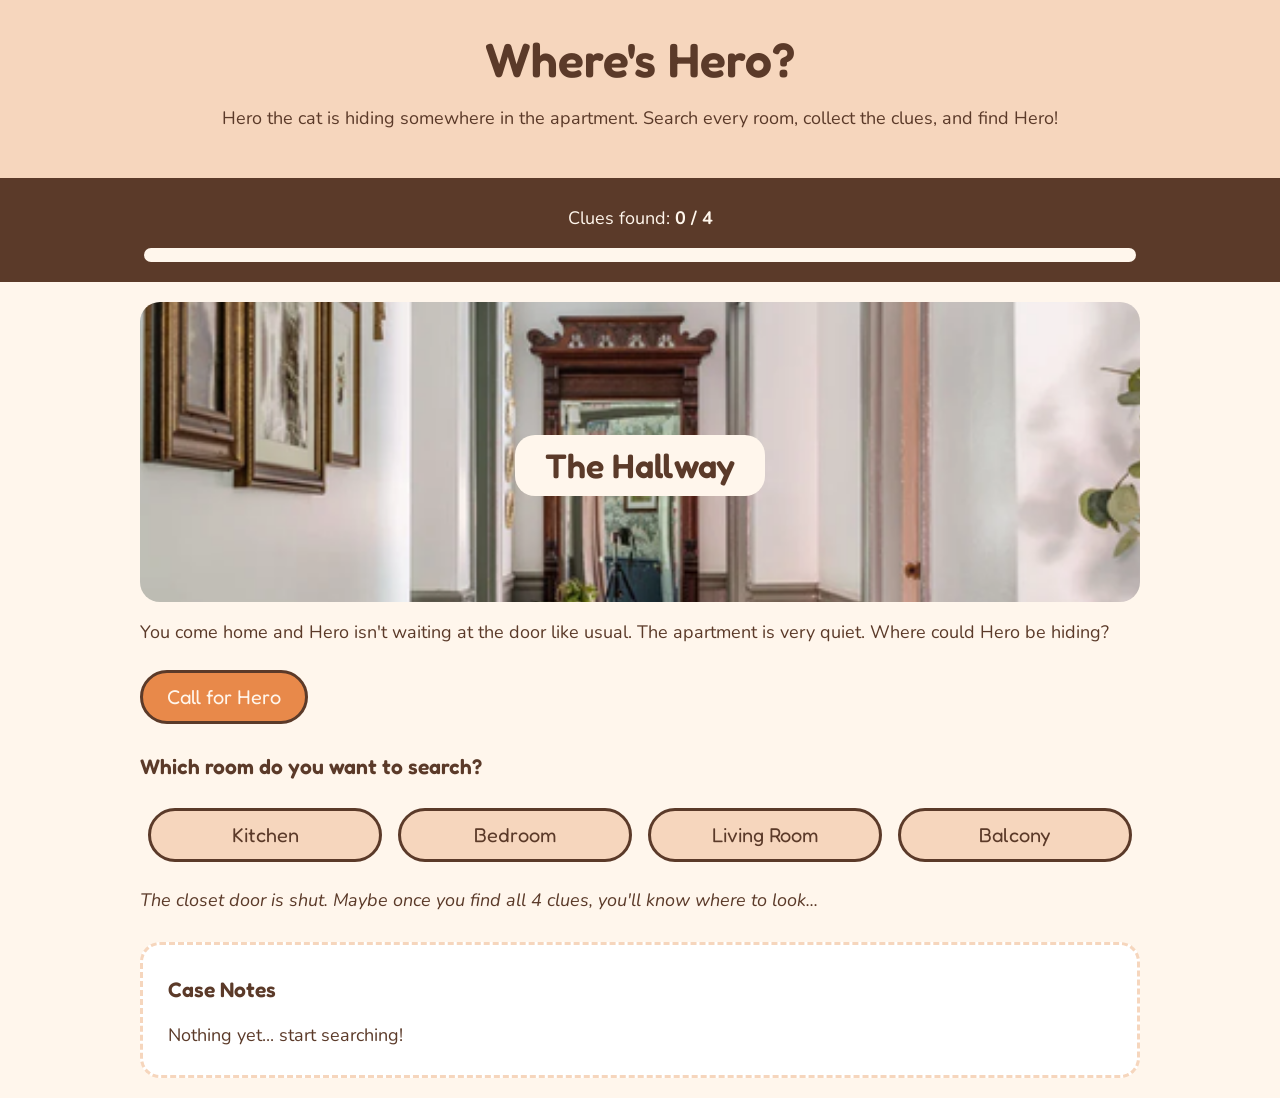
==== cct360 assignment 1/index.html @ 52f78e73 "Add files via upload" ====
<!DOCTYPE html>
<html lang="en" dir="ltr">
<head>
  <meta charset="utf-8">
  <!-- Makes the page fit phone screens (needed for the responsive layout) -->
  <meta name="viewport" content="width=device-width, initial-scale=1">
  <title>Where's Hero?</title>

  <!-- Google Fonts (Class 2 resources: "quick use") -->
  <link rel="preconnect" href="https://fonts.googleapis.com">
  <link href="https://fonts.googleapis.com/css2?family=Fredoka:wght@500;600&family=Nunito:wght@400;700&display=swap" rel="stylesheet">

  <!-- External stylesheet (Class 2) -->
  <link rel="stylesheet" type="text/css" href="css/styles.css">
</head>
<body>

  <!-- ===== HEADER ===== -->
  <div id="header">
    <h1>Where's Hero?</h1>
    <p>Hero the cat is hiding somewhere in the apartment. Search every room, collect the clues, and find Hero!</p>
  </div>

  <!-- ===== CLUE TRACKER (always visible) ===== -->
  <div id="tracker">
    <p>Clues found: <strong><span id="count">0</span> / 4</strong></p>
    <div id="bar-track">
      <div id="bar"></div>
    </div>
  </div>

  <div id="main">

    <!-- ===================================================== -->
    <!-- SCENE 1: HALLWAY (the hub)                            -->
    <!-- ===================================================== -->
    <div id="hallway" class="scene">

      <!-- Parallax banner (Class 2: Parallax in CSS) -->
      <div class="parallax">
        <div class="caption">
          <h2>The Hallway</h2>
        </div>
      </div>

      <p>You come home and Hero isn't waiting at the door like usual. The apartment is very quiet. Where could Hero be hiding?</p>

      <!-- Call Hero: uses Math.random() (Class 4) -->
      <div class="call-box">
        <button class="call-btn" onclick="callHero()">Call for Hero</button>
        <p id="meow"></p>
      </div>

      <h3>Which room do you want to search?</h3>

      <!-- Room buttons: any order = multiple pathways -->
      <div class="room-buttons">
        <button id="btn-kitchen" class="room-btn" onclick="showScene('kitchen')">Kitchen</button>
        <button id="btn-bedroom" class="room-btn" onclick="showScene('bedroom')">Bedroom</button>
        <button id="btn-livingroom" class="room-btn" onclick="showScene('livingroom')">Living Room</button>
        <button id="btn-balcony" class="room-btn" onclick="showScene('balcony')">Balcony</button>
      </div>

      <p class="hint">The closet door is shut. Maybe once you find all 4 clues, you'll know where to look...</p>

      <!-- LOCKED CLOSET: the button is inside 4 nested divs.
           Each div starts hidden. Each clue shows ONE div.
           The button only appears when ALL 4 divs are visible. -->
      <div id="lock1" class="lock">
        <div id="lock2" class="lock">
          <div id="lock3" class="lock">
            <div id="lock4" class="lock">
              <p class="unlocked-text">All the clues lead back here... the closet door is open a crack!</p>
              <button class="closet-btn" onclick="showScene('closet')">Open the closet</button>
            </div>
          </div>
        </div>
      </div>
    </div>

    <!-- ===================================================== -->
    <!-- SCENE 2: KITCHEN                                      -->
    <!-- ===================================================== -->
    <div id="kitchen" class="scene">
      <h2>The Kitchen</h2>
      <div class="room-layout">
        <img class="room-img" src="images/kitchen.jpg" alt="The kitchen">
        <div class="room-text">
          <p>The kitchen smells like breakfast. Hero's food bowl is empty, and something under the table catches your eye.</p>

          <button id="search-kitchen" class="search-btn" onclick="findClue('kitchen', 'lock1', 'Kitchen', 'Kitchen: water bowl knocked over, wet paw prints leaving the room.')">Look under the table</button>

          <div id="clue-kitchen" class="clue">
            <img src="images/clue-kitchen.jpg" alt="A knocked-over water bowl">
            <p><strong>Clue found!</strong> Hero's water bowl is knocked over, and tiny wet paw prints lead out of the kitchen.</p>
          </div>

          <button class="back-btn" onclick="showScene('hallway')">&larr; Back to the hallway</button>
        </div>
      </div>
    </div>

    <!-- ===================================================== -->
    <!-- SCENE 3: BEDROOM                                      -->
    <!-- ===================================================== -->
    <div id="bedroom" class="scene">
      <h2>The Bedroom</h2>
      <div class="room-layout">
        <img class="room-img" src="images/bedroom.jpg" alt="The bedroom">
        <div class="room-text">
          <p>The bed is unmade and the blanket is all bunched up. Hero loves naps here.</p>

          <button id="search-bedroom" class="search-btn" onclick="findClue('bedroom', 'lock2', 'Bedroom', 'Bedroom: cat fur on the pillow, still warm.')">Check the bed</button>

          <div id="clue-bedroom" class="clue">
            <img src="images/clue-bedroom.jpg" alt="Cat fur on a pillow">
            <p><strong>Clue found!</strong> There's cat fur all over the pillow, and it's still warm. Hero was here not long ago.</p>
          </div>

          <button class="back-btn" onclick="showScene('hallway')">&larr; Back to the hallway</button>
        </div>
      </div>
    </div>

    <!-- ===================================================== -->
    <!-- SCENE 4: LIVING ROOM                                  -->
    <!-- ===================================================== -->
    <div id="livingroom" class="scene">
      <h2>The Living Room</h2>
      <div class="room-layout">
        <img class="room-img" src="images/livingroom.jpg" alt="The living room">
        <div class="room-text">
          <p>The living room looks normal at first... but one of the cushions is on the floor.</p>

          <button id="search-livingroom" class="search-btn" onclick="findClue('livingroom', 'lock3', 'Living Room', 'Living room: fresh scratches on the couch, toy mouse missing.')">Inspect the couch</button>

          <div id="clue-livingroom" class="clue">
            <img src="images/clue-livingroom.jpg" alt="Scratches on the couch">
            <p><strong>Clue found!</strong> Fresh scratches on the couch, and Hero's favourite toy mouse is gone. Hero took it somewhere!</p>
          </div>

          <button class="back-btn" onclick="showScene('hallway')">&larr; Back to the hallway</button>
        </div>
      </div>
    </div>

    <!-- ===================================================== -->
    <!-- SCENE 5: BALCONY                                      -->
    <!-- ===================================================== -->
    <div id="balcony" class="scene">
      <h2>The Balcony</h2>
      <div class="room-layout">
        <img class="room-img" src="images/balcony.jpg" alt="The balcony">
        <div class="room-text">
          <p>The balcony door is open a little. The plants are a bit messy and there's soil on the floor.</p>

          <button id="search-balcony" class="search-btn" onclick="findClue('balcony', 'lock4', 'Balcony', 'Balcony: muddy paw print pointing back inside, toward the hallway.')">Look by the plants</button>

          <div id="clue-balcony" class="clue">
            <img src="images/clue-balcony.jpg" alt="A muddy paw print">
            <p><strong>Clue found!</strong> A muddy paw print on the floor, pointing back inside, toward the hallway.</p>
          </div>

          <button class="back-btn" onclick="showScene('hallway')">&larr; Back to the hallway</button>
        </div>
      </div>
    </div>

    <!-- ===================================================== -->
    <!-- SCENE 6: CLOSET (the ending)                          -->
    <!-- ===================================================== -->
    <div id="closet" class="scene">
      <h2>You found Hero!</h2>
      <div class="room-layout">
        <img class="room-img" src="images/closet-hero.jpg" alt="Hero the cat hiding in the closet">
        <div class="room-text">
          <p>Behind the coats, curled up on your favourite sweater with the toy mouse, is Hero. A little muddy, a little guilty, and very sleepy.</p>
          <p>Mystery solved!</p>

          <button class="search-btn" onclick="petHero()">Pet Hero</button>
          <p id="purr"></p>
          <button class="back-btn" onclick="restartGame()">Play again</button>
        </div>
      </div>
    </div>

    <!-- ===== CASE NOTES (remembers what you found) ===== -->
    <div id="notes">
      <h3>Case Notes</h3>
      <p id="empty-note">Nothing yet... start searching!</p>
      <ul id="journal"></ul>
    </div>

  </div>

  <!-- External JavaScript file (Class 3) -->
  <script type="text/javascript" src="js/script.js"></script>
</body>
</html>
---- cct360 assignment 1/css/styles.css ----
/* =========================================
   WHERE'S HERO? - styles.css
   Cozy & warm palette:
   cream      #FFF6EC
   peach      #F6D6BD
   orange     #E8894A
   dark brown #5B3A29
   ========================================= */

/* ===== PAGE ===== */
body {
  background-color: #FFF6EC;
  color: #5B3A29;
  font-family: "Nunito", Arial, sans-serif;
  font-size: 18px;
  margin: 0;
  padding: 0;
}

h1, h2, h3 {
  font-family: "Fredoka", Arial, sans-serif;
  font-weight: 600;
}

h1 {
  font-size: 48px;
  margin: 0;
}

h2 {
  font-size: 34px;
  color: #E8894A;
}

/* ===== HEADER ===== */
#header {
  background-color: #F6D6BD;
  padding: 30px 20px;
  text-align: center;
}

/* ===== CLUE TRACKER ===== */
#tracker {
  background-color: #5B3A29;
  color: #FFF6EC;
  padding: 10px 20px;
  text-align: center;
}

#bar-track {
  width: 80%;
  height: 14px;
  margin: 0 auto 10px auto;
  background-color: #FFF6EC;
  border-radius: 10px;
}

/* the bar grows with JavaScript: width = clues * 25 + "%" */
#bar {
  width: 0%;
  height: 14px;
  background-color: #E8894A;
  border-radius: 10px;
}

/* ===== MAIN CONTAINER ===== */
#main {
  width: 90%;
  max-width: 1000px;
  margin: 0 auto;
  padding: 20px 0;
}

/* ===== SCENES =====
   All scenes are hidden by default.
   JavaScript shows one at a time. */
.scene {
  display: none;
}

/* The hallway is the first scene you see */
#hallway {
  display: block;
}

/* ===== PARALLAX (Class 2) ===== */
.parallax {
  position: relative;
  height: 300px;
  background-image: url("../images/hallway.jpg");
  background-position: center;
  background-repeat: no-repeat;
  background-size: cover;
  background-attachment: fixed;
  border-radius: 20px;
}

.caption {
  position: absolute;
  top: 35%;
  width: 100%;
  text-align: center;
}

.caption h2 {
  display: inline-block;
  background-color: #FFF6EC;
  color: #5B3A29;
  padding: 10px 30px;
  border-radius: 20px;
}

/* ===== CALL HERO ===== */
.call-box {
  display: flex;
  flex-direction: row;
  flex-wrap: wrap;
  align-items: center;
}

#meow {
  margin-left: 20px;
  color: #E8894A;
  font-weight: bold;
}

/* ===== FLEXBOX: ROOM BUTTONS (Class 2) ===== */
.room-buttons {
  display: flex;
  flex-direction: row;
  flex-wrap: wrap;
  justify-content: space-between;
}

.room-btn {
  flex-grow: 1;
  flex-basis: 200px;
  margin: 8px;
}

/* ===== FLEXBOX: ROOM LAYOUT (image + text) ===== */
.room-layout {
  display: flex;
  flex-direction: row;
  flex-wrap: wrap;
  align-items: flex-start;
}

/* Each side wants 300px. On small screens they don't fit side by side,
   so flex-wrap moves the text under the image (responsive). */
.room-img {
  flex-grow: 1;
  flex-basis: 300px;
  max-width: 100%;
  margin: 10px;
  border: 6px solid #F6D6BD;
  border-radius: 20px;
}

.room-text {
  flex-grow: 1;
  flex-basis: 300px;
  margin: 10px;
}

/* ===== BUTTONS ===== */
button {
  font-family: "Fredoka", Arial, sans-serif;
  font-size: 20px;
  padding: 12px 24px;
  margin: 8px 8px 8px 0;
  border: 3px solid #5B3A29;
  border-radius: 30px;
  background-color: #F6D6BD;
  color: #5B3A29;
}

.call-btn,
.search-btn {
  background-color: #E8894A;
  color: #FFF6EC;
}

.back-btn {
  background-color: #FFF6EC;
}

.closet-btn {
  background-color: #5B3A29;
  color: #FFF6EC;
  font-size: 24px;
}

/* ===== CLUES ===== */
.clue {
  display: none;
  background-color: #F6D6BD;
  padding: 15px;
  margin: 15px 0;
  border-radius: 20px;
}

.clue img {
  width: 100%;
  border-radius: 12px;
}

/* ===== LOCKED CLOSET =====
   4 nested divs, all hidden at the start. */
.lock {
  display: none;
}

.hint {
  font-style: italic;
}

.unlocked-text {
  font-weight: bold;
  color: #E8894A;
}

/* ===== CASE NOTES ===== */
#notes {
  background-color: #FFFFFF;
  border: 3px dashed #F6D6BD;
  border-radius: 20px;
  padding: 10px 25px;
  margin-top: 30px;
}
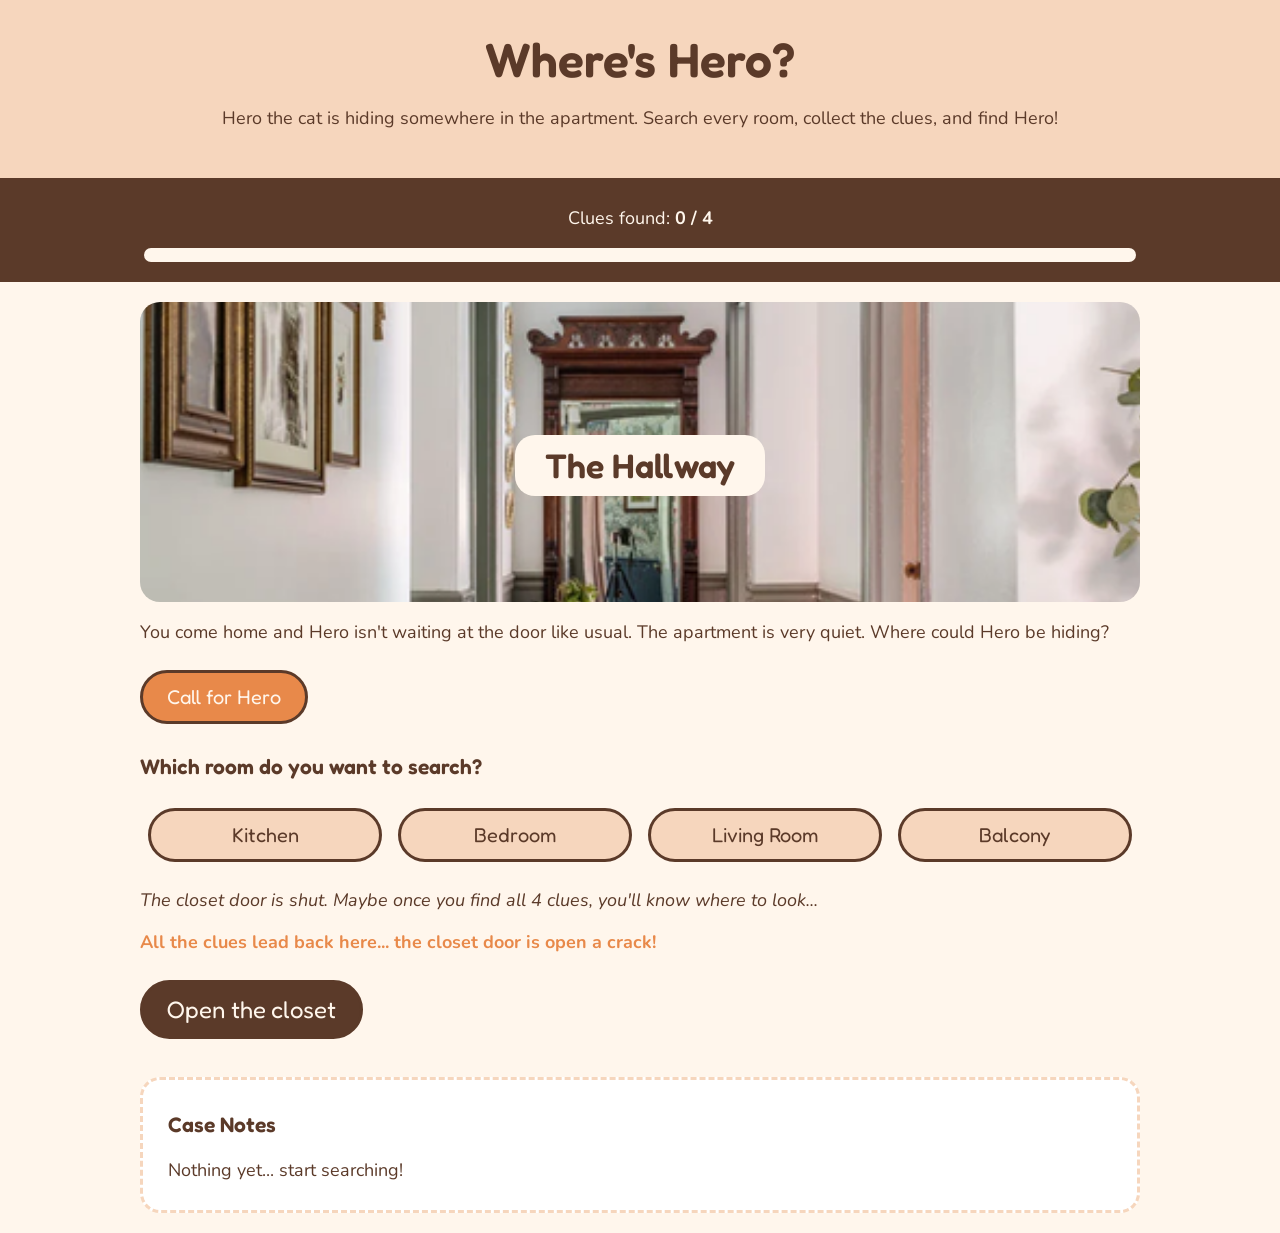
==== commit b59d6f6c: "Update comments for clarity in index.html" ====
--- a/cct360 assignment 1/index.html
+++ b/cct360 assignment 1/index.html
@@ -63,18 +63,11 @@
 
       <p class="hint">The closet door is shut. Maybe once you find all 4 clues, you'll know where to look...</p>
 
-      <!-- LOCKED CLOSET: the button is inside 4 nested divs.
-           Each div starts hidden. Each clue shows ONE div.
-           The button only appears when ALL 4 divs are visible. -->
-      <div id="lock1" class="lock">
-        <div id="lock2" class="lock">
-          <div id="lock3" class="lock">
-            <div id="lock4" class="lock">
-              <p class="unlocked-text">All the clues lead back here... the closet door is open a crack!</p>
-              <button class="closet-btn" onclick="showScene('closet')">Open the closet</button>
-            </div>
-          </div>
-        </div>
+      <!-- LOCKED CLOSET: hidden until all 4 clues are found.
+           findClue() shows it with an if statement when clues === 4 -->
+      <div id="closet-door">
+        <p class="unlocked-text">All the clues lead back here... the closet door is open a crack!</p>
+        <button class="closet-btn" onclick="openCloset()">Open the closet</button>
       </div>
     </div>
 
@@ -88,7 +81,7 @@
         <div class="room-text">
           <p>The kitchen smells like breakfast. Hero's food bowl is empty, and something under the table catches your eye.</p>
 
-          <button id="search-kitchen" class="search-btn" onclick="findClue('kitchen', 'lock1', 'Kitchen', 'Kitchen: water bowl knocked over, wet paw prints leaving the room.')">Look under the table</button>
+          <button id="search-kitchen" class="search-btn" onclick="findClue('kitchen', 'Kitchen', 'Kitchen: water bowl knocked over, wet paw prints leaving the room.')">Look under the table</button>
 
           <div id="clue-kitchen" class="clue">
             <img src="images/clue-kitchen.jpg" alt="A knocked-over water bowl">
@@ -110,7 +103,7 @@
         <div class="room-text">
           <p>The bed is unmade and the blanket is all bunched up. Hero loves naps here.</p>
 
-          <button id="search-bedroom" class="search-btn" onclick="findClue('bedroom', 'lock2', 'Bedroom', 'Bedroom: cat fur on the pillow, still warm.')">Check the bed</button>
+          <button id="search-bedroom" class="search-btn" onclick="findClue('bedroom', 'Bedroom', 'Bedroom: cat fur on the pillow, still warm.')">Check the bed</button>
 
           <div id="clue-bedroom" class="clue">
             <img src="images/clue-bedroom.jpg" alt="Cat fur on a pillow">
@@ -132,7 +125,7 @@
         <div class="room-text">
           <p>The living room looks normal at first... but one of the cushions is on the floor.</p>
 
-          <button id="search-livingroom" class="search-btn" onclick="findClue('livingroom', 'lock3', 'Living Room', 'Living room: fresh scratches on the couch, toy mouse missing.')">Inspect the couch</button>
+          <button id="search-livingroom" class="search-btn" onclick="findClue('livingroom', 'Living Room', 'Living room: fresh scratches on the couch, toy mouse missing.')">Inspect the couch</button>
 
           <div id="clue-livingroom" class="clue">
             <img src="images/clue-livingroom.jpg" alt="Scratches on the couch">
@@ -154,7 +147,7 @@
         <div class="room-text">
           <p>The balcony door is open a little. The plants are a bit messy and there's soil on the floor.</p>
 
-          <button id="search-balcony" class="search-btn" onclick="findClue('balcony', 'lock4', 'Balcony', 'Balcony: muddy paw print pointing back inside, toward the hallway.')">Look by the plants</button>
+          <button id="search-balcony" class="search-btn" onclick="findClue('balcony', 'Balcony', 'Balcony: muddy paw print pointing back inside, toward the hallway.')">Look by the plants</button>
 
           <div id="clue-balcony" class="clue">
             <img src="images/clue-balcony.jpg" alt="A muddy paw print">
@@ -175,11 +168,30 @@
         <img class="room-img" src="images/closet-hero.jpg" alt="Hero the cat hiding in the closet">
         <div class="room-text">
           <p>Behind the coats, curled up on your favourite sweater with the toy mouse, is Hero. A little muddy, a little guilty, and very sleepy.</p>
-          <p>Mystery solved!</p>
-
-          <button class="search-btn" onclick="petHero()">Pet Hero</button>
-          <p id="purr"></p>
-          <button class="back-btn" onclick="restartGame()">Play again</button>
+          <p id="recap"></p>
+
+          <!-- THE CHOICE: each button leads to a different ending -->
+          <h3 id="choice-title">What do you do?</h3>
+          <div id="choices" class="room-buttons">
+            <button class="search-btn" onclick="chooseEnding('cuddle')">Pick Hero up</button>
+            <button class="search-btn" onclick="chooseEnding('sleep')">Let Hero sleep</button>
+          </div>
+
+          <!-- ENDING 1 -->
+          <div id="ending-cuddle" class="ending">
+            <img src="images/ending-cuddle.jpg" alt="Holding Hero in your arms">
+            <p><strong>Ending 1: Cuddles.</strong> You scoop Hero up, mud and all. Hero complains for exactly two seconds, then starts purring into your shoulder. Mystery solved!</p>
+            <button class="search-btn" onclick="petHero()">Pet Hero</button>
+            <p id="purr"></p>
+          </div>
+
+          <!-- ENDING 2 -->
+          <div id="ending-sleep" class="ending">
+            <img src="images/ending-sleep.jpg" alt="Hero asleep in the closet">
+            <p><strong>Ending 2: Sweet dreams.</strong> You leave the closet door open a crack and tiptoe out. An hour later, Hero strolls into the kitchen like nothing happened, asking for dinner. Mystery solved!</p>
+          </div>
+
+          <button id="play-again" class="back-btn" onclick="restartGame()">Play again</button>
         </div>
       </div>
     </div>
@@ -197,3 +209,4 @@
   <script type="text/javascript" src="js/script.js"></script>
 </body>
 </html>
+
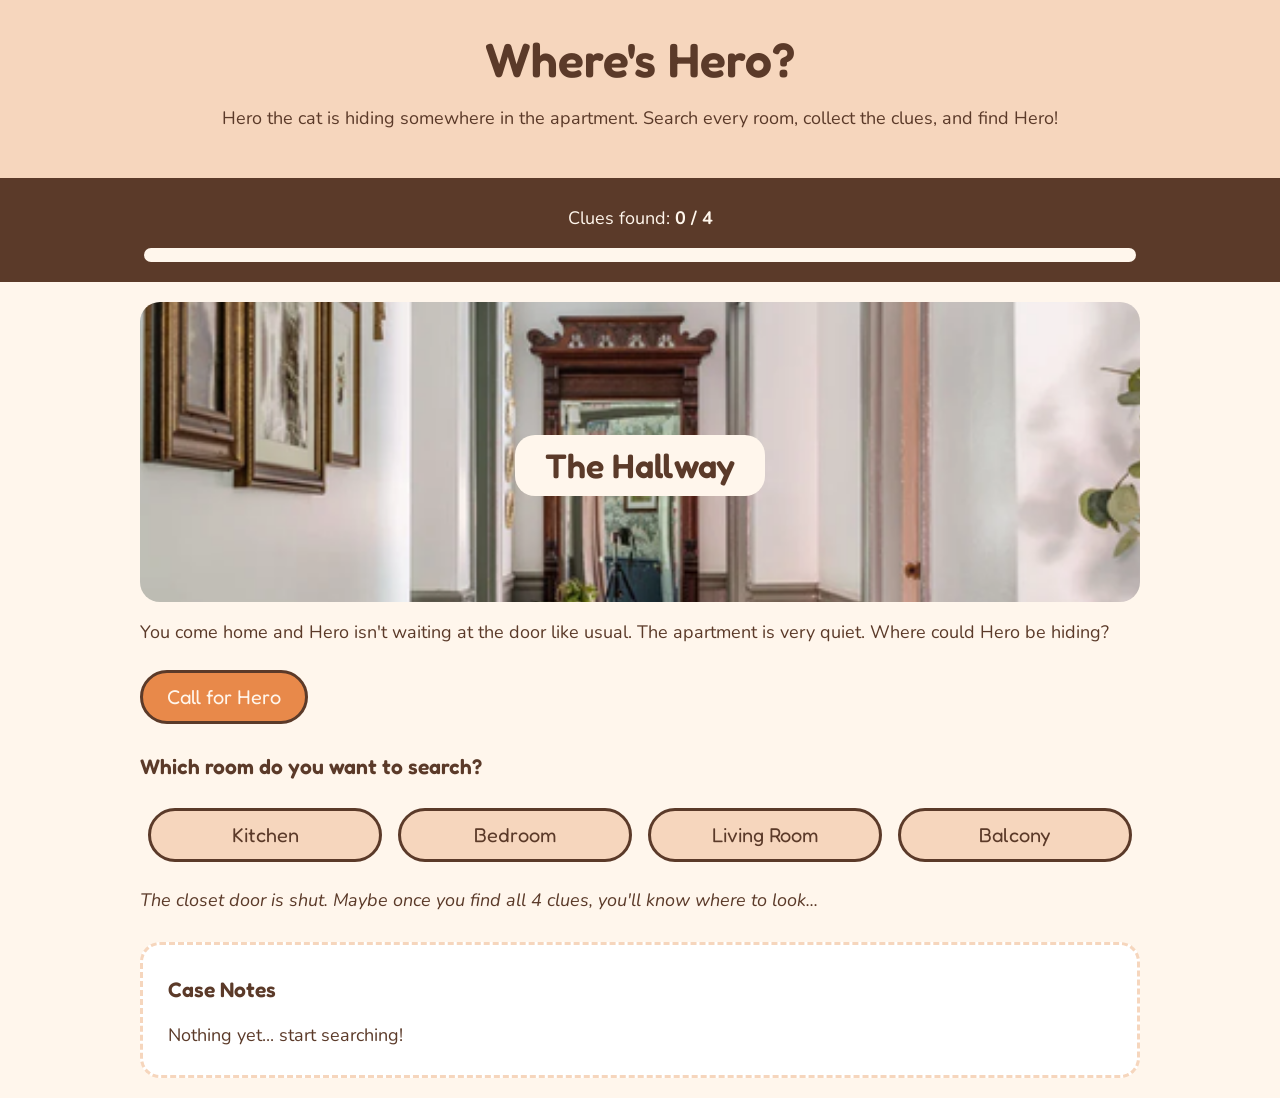
==== commit 88736145: "Remove images from ending sections in index.html Removed images from endings in the HTML file." ====
--- a/cct360 assignment 1/index.html
+++ b/cct360 assignment 1/index.html
@@ -179,7 +179,6 @@
 
           <!-- ENDING 1 -->
           <div id="ending-cuddle" class="ending">
-            <img src="images/ending-cuddle.jpg" alt="Holding Hero in your arms">
             <p><strong>Ending 1: Cuddles.</strong> You scoop Hero up, mud and all. Hero complains for exactly two seconds, then starts purring into your shoulder. Mystery solved!</p>
             <button class="search-btn" onclick="petHero()">Pet Hero</button>
             <p id="purr"></p>
@@ -187,7 +186,6 @@
 
           <!-- ENDING 2 -->
           <div id="ending-sleep" class="ending">
-            <img src="images/ending-sleep.jpg" alt="Hero asleep in the closet">
             <p><strong>Ending 2: Sweet dreams.</strong> You leave the closet door open a crack and tiptoe out. An hour later, Hero strolls into the kitchen like nothing happened, asking for dinner. Mystery solved!</p>
           </div>
 
--- a/cct360 assignment 1/css/styles.css
+++ b/cct360 assignment 1/css/styles.css
@@ -206,8 +206,8 @@
 }
 
 /* ===== LOCKED CLOSET =====
-   4 nested divs, all hidden at the start. */
-.lock {
+   Hidden at the start. JavaScript shows it when clues === 4. */
+#closet-door {
   display: none;
 }
 
@@ -228,3 +228,23 @@
   padding: 10px 25px;
   margin-top: 30px;
 }
+
+/* ===== ENDINGS =====
+   Both endings are hidden until the user makes a choice. */
+.ending {
+  display: none;
+  background-color: #F6D6BD;
+  padding: 15px;
+  margin: 15px 0;
+  border-radius: 20px;
+}
+
+.ending img {
+  width: 100%;
+  border-radius: 12px;
+}
+
+/* "Play again" only appears after an ending is chosen */
+#play-again {
+  display: none;
+}
